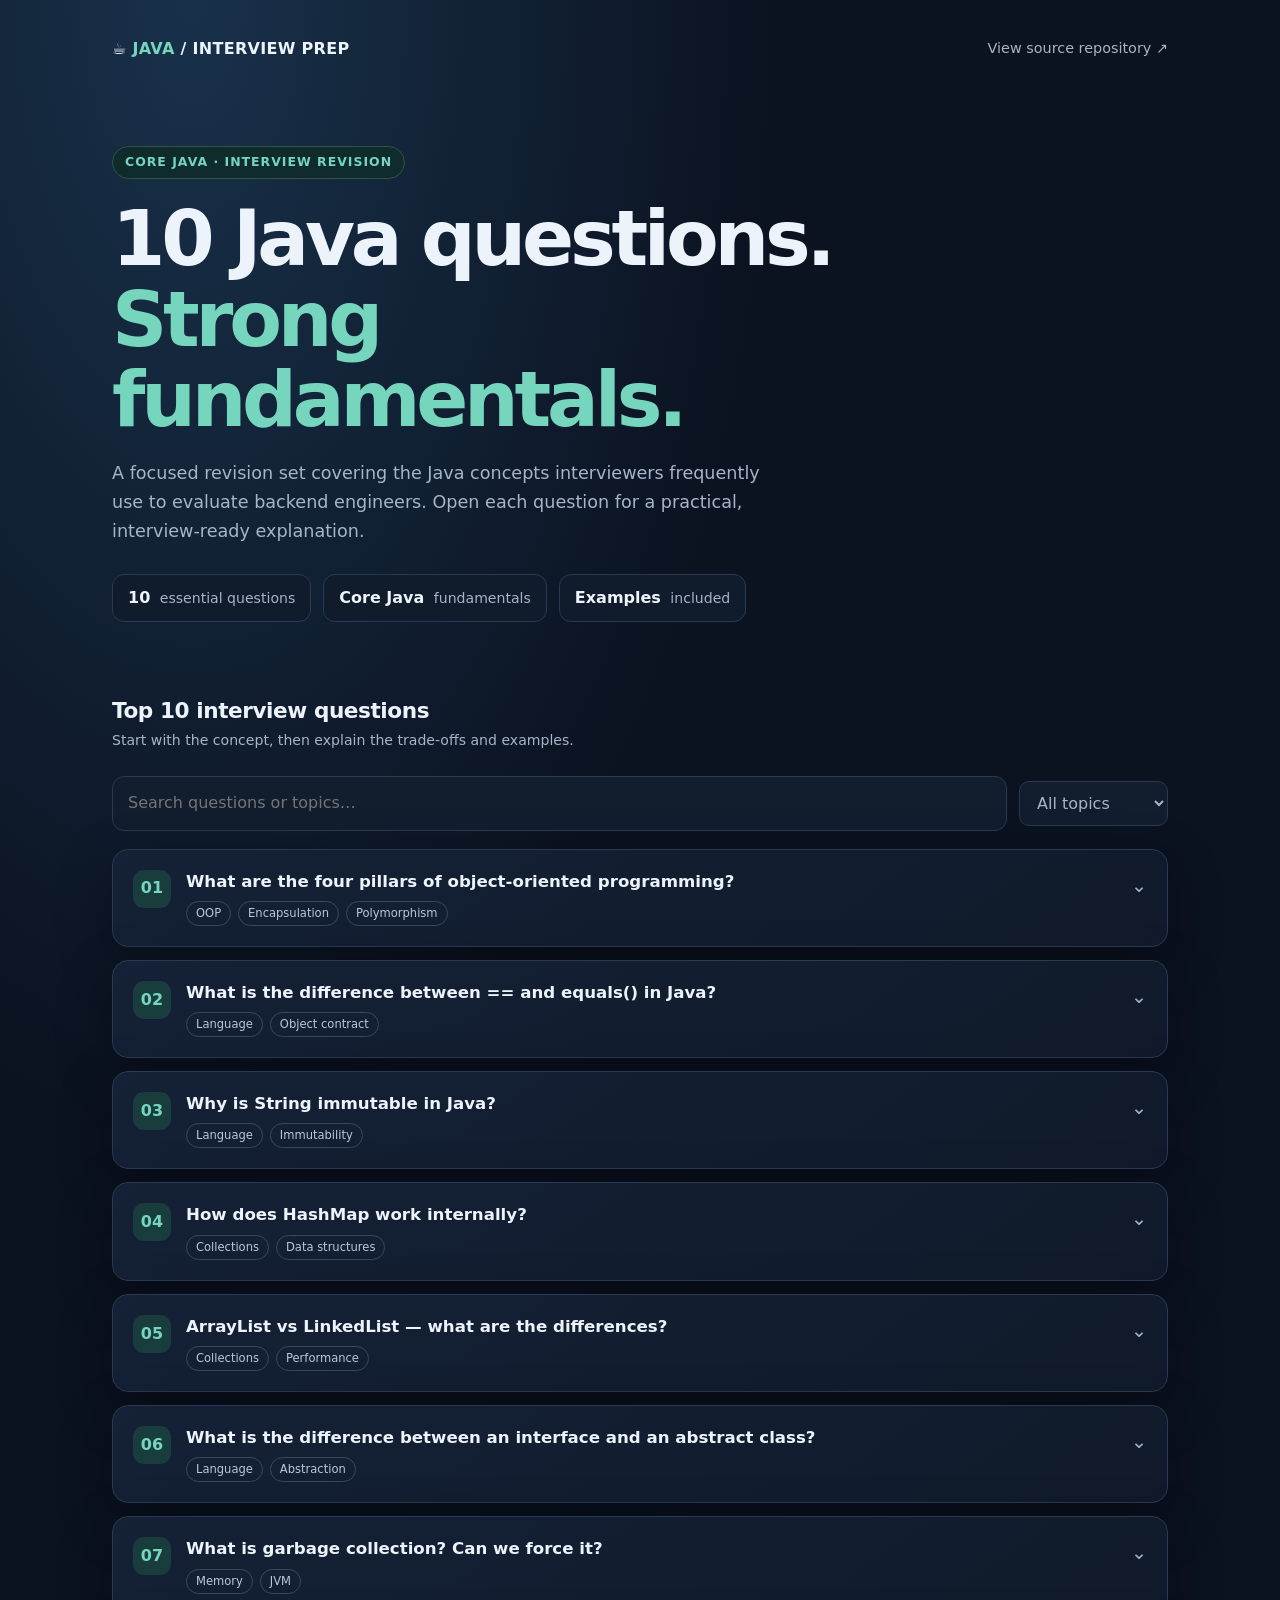
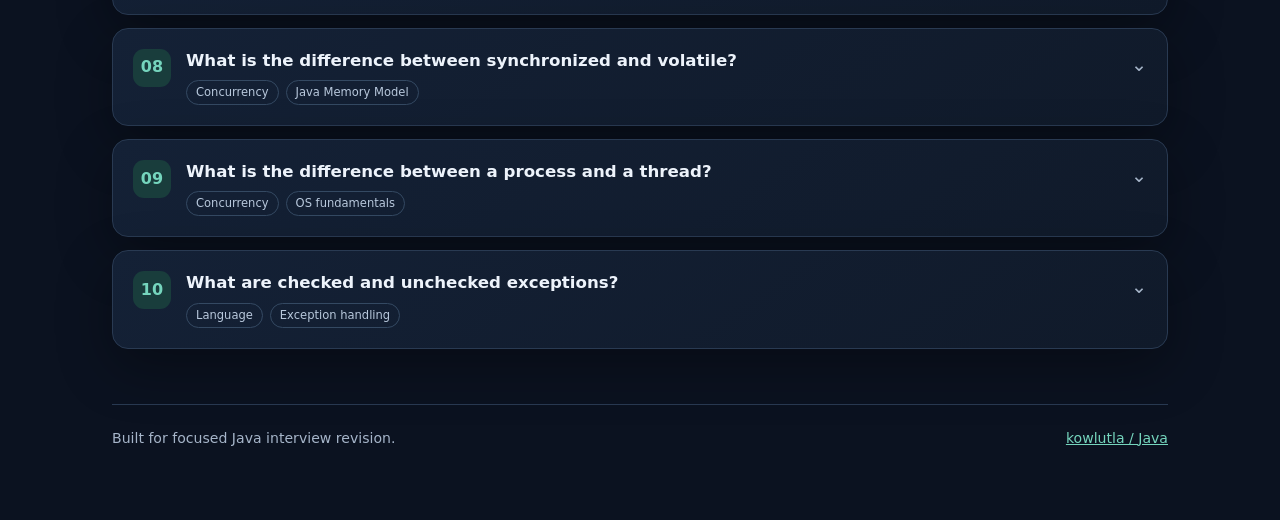
==== index.html @ bf9100a2 "Add Java interview questions landing page" ====
<!doctype html>
<html lang="en">
<head>
<meta charset="utf-8">
<meta name="viewport" content="width=device-width, initial-scale=1">
<meta name="theme-color" content="#101827">
<meta name="description" content="Top 10 Java interview questions with clear explanations and practical code examples.">
<title>Java Interview Prep — Top 10 Questions</title>
<style>
:root{--bg:#0b1220;--panel:#121d2e;--panel2:#172438;--text:#edf3fb;--muted:#a6b5c9;--line:#293a52;--accent:#75d5bd;--accent2:#a8b8ff;--code:#0a101b;--shadow:0 18px 55px #0005}
*{box-sizing:border-box}html{scroll-behavior:smooth}body{margin:0;background:radial-gradient(ellipse at 15% 0%,#18314a 0,transparent 38%),var(--bg);color:var(--text);font:16px/1.65 Inter,ui-sans-serif,system-ui,-apple-system,Segoe UI,Roboto,Arial,sans-serif}
a{color:var(--accent)}.wrap{max-width:1100px;margin:auto;padding:28px 22px 70px}
nav{display:flex;align-items:center;justify-content:space-between;gap:16px;padding:8px 0 42px}.brand{font-weight:800;letter-spacing:.3px}.brand span{color:var(--accent)}.navlink{font-size:.9rem;color:var(--muted);text-decoration:none}
.hero{padding:42px 0 35px;max-width:820px}.eyebrow{display:inline-flex;align-items:center;gap:8px;border:1px solid #315447;background:#102b2b;color:var(--accent);padding:5px 12px;border-radius:99px;font-size:.78rem;font-weight:700;letter-spacing:.08em;text-transform:uppercase}
h1{font-size:clamp(2.4rem,6vw,4.8rem);line-height:1.05;letter-spacing:-.055em;margin:20px 0 18px}h1 em{font-style:normal;color:var(--accent)}.intro{font-size:1.1rem;color:var(--muted);max-width:680px;margin:0}
.stats{display:flex;gap:12px;flex-wrap:wrap;margin-top:28px}.stat{border:1px solid var(--line);background:#101b2b;padding:10px 15px;border-radius:12px;color:var(--muted);font-size:.88rem}.stat strong{color:var(--text);font-size:1rem;margin-right:5px}
.toolbar{display:flex;gap:12px;align-items:center;margin:24px 0 18px;flex-wrap:wrap}.search{flex:1;min-width:230px;background:var(--panel);border:1px solid var(--line);border-radius:12px;padding:13px 15px;color:var(--text);font:inherit;outline:none}.search:focus{border-color:var(--accent);box-shadow:0 0 0 3px #75d5bd22}.filter{background:var(--panel);border:1px solid var(--line);border-radius:10px;color:var(--muted);padding:11px 13px;font:inherit}
.section-head{display:flex;justify-content:space-between;align-items:end;gap:15px;margin:36px 0 14px}.section-head h2{font-size:1.35rem;margin:0;letter-spacing:-.02em}.section-head p{color:var(--muted);font-size:.88rem;margin:0}
.cards{display:grid;gap:13px}.card{border:1px solid var(--line);background:linear-gradient(145deg,#142136,#101a2a);border-radius:16px;overflow:hidden;box-shadow:var(--shadow)}.qtop{width:100%;display:flex;align-items:flex-start;gap:15px;text-align:left;background:none;border:0;color:inherit;padding:20px;cursor:pointer;font:inherit}.num{flex:0 0 38px;height:38px;border-radius:11px;background:#193d3c;color:var(--accent);display:grid;place-items:center;font-weight:800}.qbody{flex:1}.qtitle{font-size:1.04rem;font-weight:750;display:block;line-height:1.4}.tags{display:flex;gap:7px;flex-wrap:wrap;margin-top:8px}.tag{font-size:.72rem;border:1px solid #344962;border-radius:99px;color:#b8c8dc;padding:2px 9px}.chevron{color:var(--muted);font-size:1.2rem;transition:transform .2s}.card.open .chevron{transform:rotate(180deg)}
.answer{display:none;border-top:1px solid var(--line);padding:20px 22px 24px 73px;color:#d5dfec}.card.open .answer{display:block}.answer h3{font-size:.88rem;text-transform:uppercase;letter-spacing:.08em;color:var(--accent);margin:18px 0 7px}.answer h3:first-child{margin-top:0}.answer p{margin:7px 0 12px}.answer ul{padding-left:20px;margin:7px 0 12px}.answer li{margin:4px 0}.answer strong{color:#fff}
pre{overflow:auto;background:var(--code);border:1px solid #27364b;border-radius:11px;padding:14px 16px;color:#c9d8eb;font: .86rem/1.6 ui-monospace,SFMono-Regular,Menlo,Consolas,monospace;margin:10px 0 14px}code{font-family:ui-monospace,SFMono-Regular,Menlo,Consolas,monospace}.note{border-left:3px solid var(--accent2);background:#1b2940;padding:10px 13px;border-radius:0 8px 8px 0;color:#c8d4e7;margin-top:12px;font-size:.92rem}
.empty{display:none;color:var(--muted);padding:28px;text-align:center;border:1px dashed var(--line);border-radius:14px}
footer{border-top:1px solid var(--line);margin-top:55px;padding-top:22px;color:var(--muted);font-size:.88rem;display:flex;justify-content:space-between;gap:14px;flex-wrap:wrap}
@media(max-width:650px){.wrap{padding:18px 15px 45px}.hero{padding-top:20px}.answer{padding:18px}.qtop{padding:16px}.section-head{align-items:flex-start;flex-direction:column}.navlink{display:none}}
</style>
</head>
<body>
<div class="wrap">
<nav><div class="brand">☕ <span>JAVA</span> / INTERVIEW PREP</div><a class="navlink" href="https://github.com/kowlutla/Java">View source repository ↗</a></nav>
<header class="hero">
<div class="eyebrow">Core Java · Interview revision</div>
<h1>10 Java questions.<br><em>Strong fundamentals.</em></h1>
<p class="intro">A focused revision set covering the Java concepts interviewers frequently use to evaluate backend engineers. Open each question for a practical, interview-ready explanation.</p>
<div class="stats"><div class="stat"><strong>10</strong> essential questions</div><div class="stat"><strong>Core Java</strong> fundamentals</div><div class="stat"><strong>Examples</strong> included</div></div>
</header>
<div class="section-head"><div><h2>Top 10 interview questions</h2><p>Start with the concept, then explain the trade-offs and examples.</p></div></div>
<div class="toolbar"><input id="search" class="search" type="search" placeholder="Search questions or topics…" aria-label="Search questions"><select id="topic" class="filter" aria-label="Filter by topic"><option value="all">All topics</option><option>OOP</option><option>Language</option><option>Collections</option><option>Memory</option><option>Concurrency</option></select></div>
<main id="cards" class="cards">
<article class="card" data-topic="OOP"><button class="qtop" aria-expanded="false"><span class="num">01</span><span class="qbody"><span class="qtitle">What are the four pillars of object-oriented programming?</span><span class="tags"><span class="tag">OOP</span><span class="tag">Encapsulation</span><span class="tag">Polymorphism</span></span></span><span class="chevron">⌄</span></button><div class="answer"><h3>Answer</h3><p>The four pillars are <strong>encapsulation, abstraction, inheritance and polymorphism</strong>.</p><ul><li><strong>Encapsulation:</strong> Keep state and behavior together and control access to state, commonly using private fields and public methods.</li><li><strong>Abstraction:</strong> Expose essential behavior while hiding implementation details, often through interfaces and abstract classes.</li><li><strong>Inheritance:</strong> Reuse and specialize behavior through an <code>extends</code> relationship. Prefer composition when it models the relationship better.</li><li><strong>Polymorphism:</strong> Code can work with a parent type or interface while the runtime object determines the overridden instance method implementation.</li></ul><pre><code>interface Payment {
    void pay(int amount);
}

class CardPayment implements Payment {
    public void pay(int amount) {
        System.out.println("Paid by card: " + amount);
    }
}

Payment payment = new CardPayment();
payment.pay(500); // runtime dispatch</code></pre><div class="note">Interview tip: explain each pillar with a small example from a system you have built, rather than only reciting definitions.</div></div></article>
<article class="card" data-topic="Language"><button class="qtop" aria-expanded="false"><span class="num">02</span><span class="qbody"><span class="qtitle">What is the difference between == and equals() in Java?</span><span class="tags"><span class="tag">Language</span><span class="tag">Object contract</span></span></span><span class="chevron">⌄</span></button><div class="answer"><h3>Answer</h3><p>For reference types, <code>==</code> compares whether two references point to the <strong>same object</strong>. <code>equals()</code> compares logical equality when the class provides an appropriate override. The default implementation inherited from <code>Object</code> is identity-based.</p><pre><code>String a = new String("java");
String b = new String("java");

System.out.println(a == b);      // false
System.out.println(a.equals(b)); // true</code></pre><p>For primitives, <code>==</code> compares primitive values. When overriding <code>equals()</code>, also override <code>hashCode()</code>: equal objects must return the same hash code, which is essential for hash-based collections.</p><div class="note">Do not say equals always compares content. Its behavior is defined by the class implementation.</div></div></article>
<article class="card" data-topic="Language"><button class="qtop" aria-expanded="false"><span class="num">03</span><span class="qbody"><span class="qtitle">Why is String immutable in Java?</span><span class="tags"><span class="tag">Language</span><span class="tag">Immutability</span></span></span><span class="chevron">⌄</span></button><div class="answer"><h3>Answer</h3><p>A <code>String</code> cannot be changed after it is created. Operations that appear to modify a string create another string instead.</p><p>Immutability provides several benefits:</p><ul><li><strong>String pool safety:</strong> Multiple references can safely share the same pooled string.</li><li><strong>Thread safety:</strong> Immutable values can be shared without synchronization for state changes.</li><li><strong>Stable hashing:</strong> A string used as a <code>HashMap</code> key cannot change its equality or hash because its content was modified.</li><li><strong>Security and reliability:</strong> Values such as class names, paths and configuration keys cannot be altered through an existing reference.</li></ul><pre><code>String name = "Java";
name.concat(" SE");
System.out.println(name); // Java

name = name.concat(" SE");
System.out.println(name); // Java SE</code></pre><p>Use <code>StringBuilder</code> for repeated string changes in a single thread. Use <code>StringBuffer</code> when its synchronized operations are specifically needed.</p></div></article>
<article class="card" data-topic="Collections"><button class="qtop" aria-expanded="false"><span class="num">04</span><span class="qbody"><span class="qtitle">How does HashMap work internally?</span><span class="tags"><span class="tag">Collections</span><span class="tag">Data structures</span></span></span><span class="chevron">⌄</span></button><div class="answer"><h3>Answer</h3><p><code>HashMap</code> stores key-value entries in an array of buckets. It uses the key's <code>hashCode()</code> to help select a bucket, then uses <code>equals()</code> to identify the matching key among entries in that bucket.</p><ul><li>A hash is spread and mapped to a bucket index.</li><li>Collisions are handled within the bucket. Modern Java implementations can use a linked structure and may treeify a sufficiently populated bucket when capacity conditions are met.</li><li>When the size crosses the threshold determined by capacity and load factor, the table resizes and entries are redistributed.</li></ul><pre><code>Map&lt;String, Integer&gt; scores = new HashMap<>();
scores.put("Java", 95);
scores.put("SQL", 90);

System.out.println(scores.get("Java")); // 95</code></pre><p>Average get/put performance is expected O(1) with a good hash distribution; collisions and resizing affect actual cost. <code>HashMap</code> is not thread-safe and permits one null key and null values.</p><div class="note">Important contract: keys should have stable equality and hash-code behavior while they are stored in a hash map.</div></div></article>
<article class="card" data-topic="Collections"><button class="qtop" aria-expanded="false"><span class="num">05</span><span class="qbody"><span class="qtitle">ArrayList vs LinkedList — what are the differences?</span><span class="tags"><span class="tag">Collections</span><span class="tag">Performance</span></span></span><span class="chevron">⌄</span></button><div class="answer"><h3>Answer</h3><p><code>ArrayList</code> is backed by a resizable array. <code>LinkedList</code> is a doubly linked list and also implements <code>Deque</code>.</p><ul><li><strong>Random access:</strong> ArrayList is O(1); LinkedList is O(n) because it must traverse nodes.</li><li><strong>Append:</strong> ArrayList append is amortized O(1); LinkedList insertion at an already-positioned end is O(1).</li><li><strong>Insert/remove in the middle:</strong> ArrayList shifts elements (O(n)); LinkedList needs O(n) traversal to find the position, then O(1) relinking.</li><li><strong>Memory and locality:</strong> ArrayList usually has lower per-element overhead and better cache locality. LinkedList stores node links as well as values.</li></ul><p>For most general-purpose list use cases, prefer <code>ArrayList</code>. Choose <code>LinkedList</code> when its deque operations and access pattern make it a good fit; benchmark representative workloads.</p></div></article>
<article class="card" data-topic="Language"><button class="qtop" aria-expanded="false"><span class="num">06</span><span class="qbody"><span class="qtitle">What is the difference between an interface and an abstract class?</span><span class="tags"><span class="tag">Language</span><span class="tag">Abstraction</span></span></span><span class="chevron">⌄</span></button><div class="answer"><h3>Answer</h3><p>An <strong>interface</strong> defines a contract that unrelated classes can implement. An <strong>abstract class</strong> is a common base class that can share state and implementation with its subclasses.</p><ul><li>A class can implement multiple interfaces but extend only one class.</li><li>An interface can define abstract methods, default methods, static methods and private helper methods; its fields are implicitly <code>public static final</code>.</li><li>An abstract class can have constructors, instance fields, and both abstract and concrete methods with varied access modifiers.</li></ul><pre><code>interface Auditable {
    void audit();
}

abstract class BaseEntity {
    private final long id;
    protected BaseEntity(long id) { this.id = id; }
    public long getId() { return id; }
}</code></pre><p>Use interfaces for capabilities/contracts and abstract classes when closely related types genuinely share state or lifecycle implementation.</p></div></article>
<article class="card" data-topic="Memory"><button class="qtop" aria-expanded="false"><span class="num">07</span><span class="qbody"><span class="qtitle">What is garbage collection? Can we force it?</span><span class="tags"><span class="tag">Memory</span><span class="tag">JVM</span></span></span><span class="chevron">⌄</span></button><div class="answer"><h3>Answer</h3><p>Garbage collection is the JVM's automatic memory-management process. A collector identifies objects that are no longer reachable from GC roots and reclaims their heap memory.</p><ul><li>GC roots include references such as active thread stacks, static references and certain JVM-internal references.</li><li>Many collectors use generational strategies because object lifetimes often vary, though collector design differs.</li><li>GC can introduce pauses or concurrent CPU work; the impact depends on the collector, heap, allocation rate and workload.</li></ul><p>You cannot reliably force garbage collection. <code>System.gc()</code> is only a request/hint to the JVM; the JVM may ignore it. Setting a reference to <code>null</code> does not immediately free the object if other reachable references remain.</p><div class="note">Interview tip: distinguish an object becoming eligible for collection from the collector actually reclaiming its memory.</div></div></article>
<article class="card" data-topic="Concurrency"><button class="qtop" aria-expanded="false"><span class="num">08</span><span class="qbody"><span class="qtitle">What is the difference between synchronized and volatile?</span><span class="tags"><span class="tag">Concurrency</span><span class="tag">Java Memory Model</span></span></span><span class="chevron">⌄</span></button><div class="answer"><h3>Answer</h3><p>Both participate in Java Memory Model visibility guarantees, but they solve different problems.</p><ul><li><strong>volatile:</strong> Reads and writes of a volatile variable have defined visibility and ordering effects. It does not make compound operations such as <code>count++</code> atomic.</li><li><strong>synchronized:</strong> Provides mutual exclusion for a monitor and establishes a happens-before relationship between unlock and a subsequent lock on the same monitor. It can protect compound state transitions.</li></ul><pre><code>private volatile boolean running = true;

public void stop() {
    running = false;
}

public void runLoop() {
    while (running) {
        // do work
    }
}</code></pre><p>Use <code>volatile</code> for suitable independent state flags or publication patterns. Use synchronization, locks or atomic classes when multiple operations must behave atomically.</p></div></article>
<article class="card" data-topic="Concurrency"><button class="qtop" aria-expanded="false"><span class="num">09</span><span class="qbody"><span class="qtitle">What is the difference between a process and a thread?</span><span class="tags"><span class="tag">Concurrency</span><span class="tag">OS fundamentals</span></span></span><span class="chevron">⌄</span></button><div class="answer"><h3>Answer</h3><p>A <strong>process</strong> is an executing program with its own virtual address space and operating-system resources. A <strong>thread</strong> is an execution path within a process.</p><ul><li>Threads in the same process share heap memory and process resources, but each thread has its own stack and execution state.</li><li>Processes generally have stronger memory isolation; communication between them typically needs explicit IPC mechanisms.</li><li>Threads are useful for concurrent tasks but shared mutable state requires coordination to avoid data races.</li></ul><p>In Java, application work is commonly managed with <code>Thread</code>, executors and higher-level concurrency utilities such as <code>CompletableFuture</code>.</p></div></article>
<article class="card" data-topic="Language"><button class="qtop" aria-expanded="false"><span class="num">10</span><span class="qbody"><span class="qtitle">What are checked and unchecked exceptions?</span><span class="tags"><span class="tag">Language</span><span class="tag">Exception handling</span></span></span><span class="chevron">⌄</span></button><div class="answer"><h3>Answer</h3><p><strong>Checked exceptions</strong> are checked by the compiler. A method must catch them or declare them with <code>throws</code>. <strong>Unchecked exceptions</strong> are subclasses of <code>RuntimeException</code> (and <code>Error</code>); the compiler does not require them to be caught or declared.</p><pre><code>// Checked exception
try {
    Files.readString(Path.of("notes.txt"));
} catch (IOException e) {
    // handle or translate the failure
}

// Unchecked exception
int value = Integer.parseInt("not-a-number");
// NumberFormatException</code></pre><p>Checked exceptions can represent recoverable conditions callers are expected to handle. Unchecked exceptions often represent programming errors or failures that callers may not be able to recover from locally. Choose based on the API contract, not merely convenience.</p><div class="note">Avoid catching a broad exception and silently ignoring it. Preserve useful context when translating exceptions, and do not use exceptions for normal control flow.</div></div></article>
</main>
<div id="empty" class="empty">No questions match your search. Try another keyword or topic.</div>
<footer><span>Built for focused Java interview revision.</span><span><a href="https://github.com/kowlutla/Java">kowlutla / Java</a></span></footer>
</div>
<script>
const cards=[...document.querySelectorAll('.card')];
cards.forEach(card=>{const button=card.querySelector('.qtop');button.addEventListener('click',()=>{const open=card.classList.toggle('open');button.setAttribute('aria-expanded',String(open));});});
const search=document.getElementById('search'),topic=document.getElementById('topic'),empty=document.getElementById('empty');
function filter(){const q=search.value.trim().toLowerCase(),t=topic.value;let count=0;cards.forEach(card=>{const matchesText=card.textContent.toLowerCase().includes(q),matchesTopic=t==='all'||card.dataset.topic===t;const show=matchesText&&matchesTopic;card.hidden=!show;if(show)count++;});empty.style.display=count?'none':'block';}
search.addEventListener('input',filter);topic.addEventListener('change',filter);
</script>
</body>
</html>
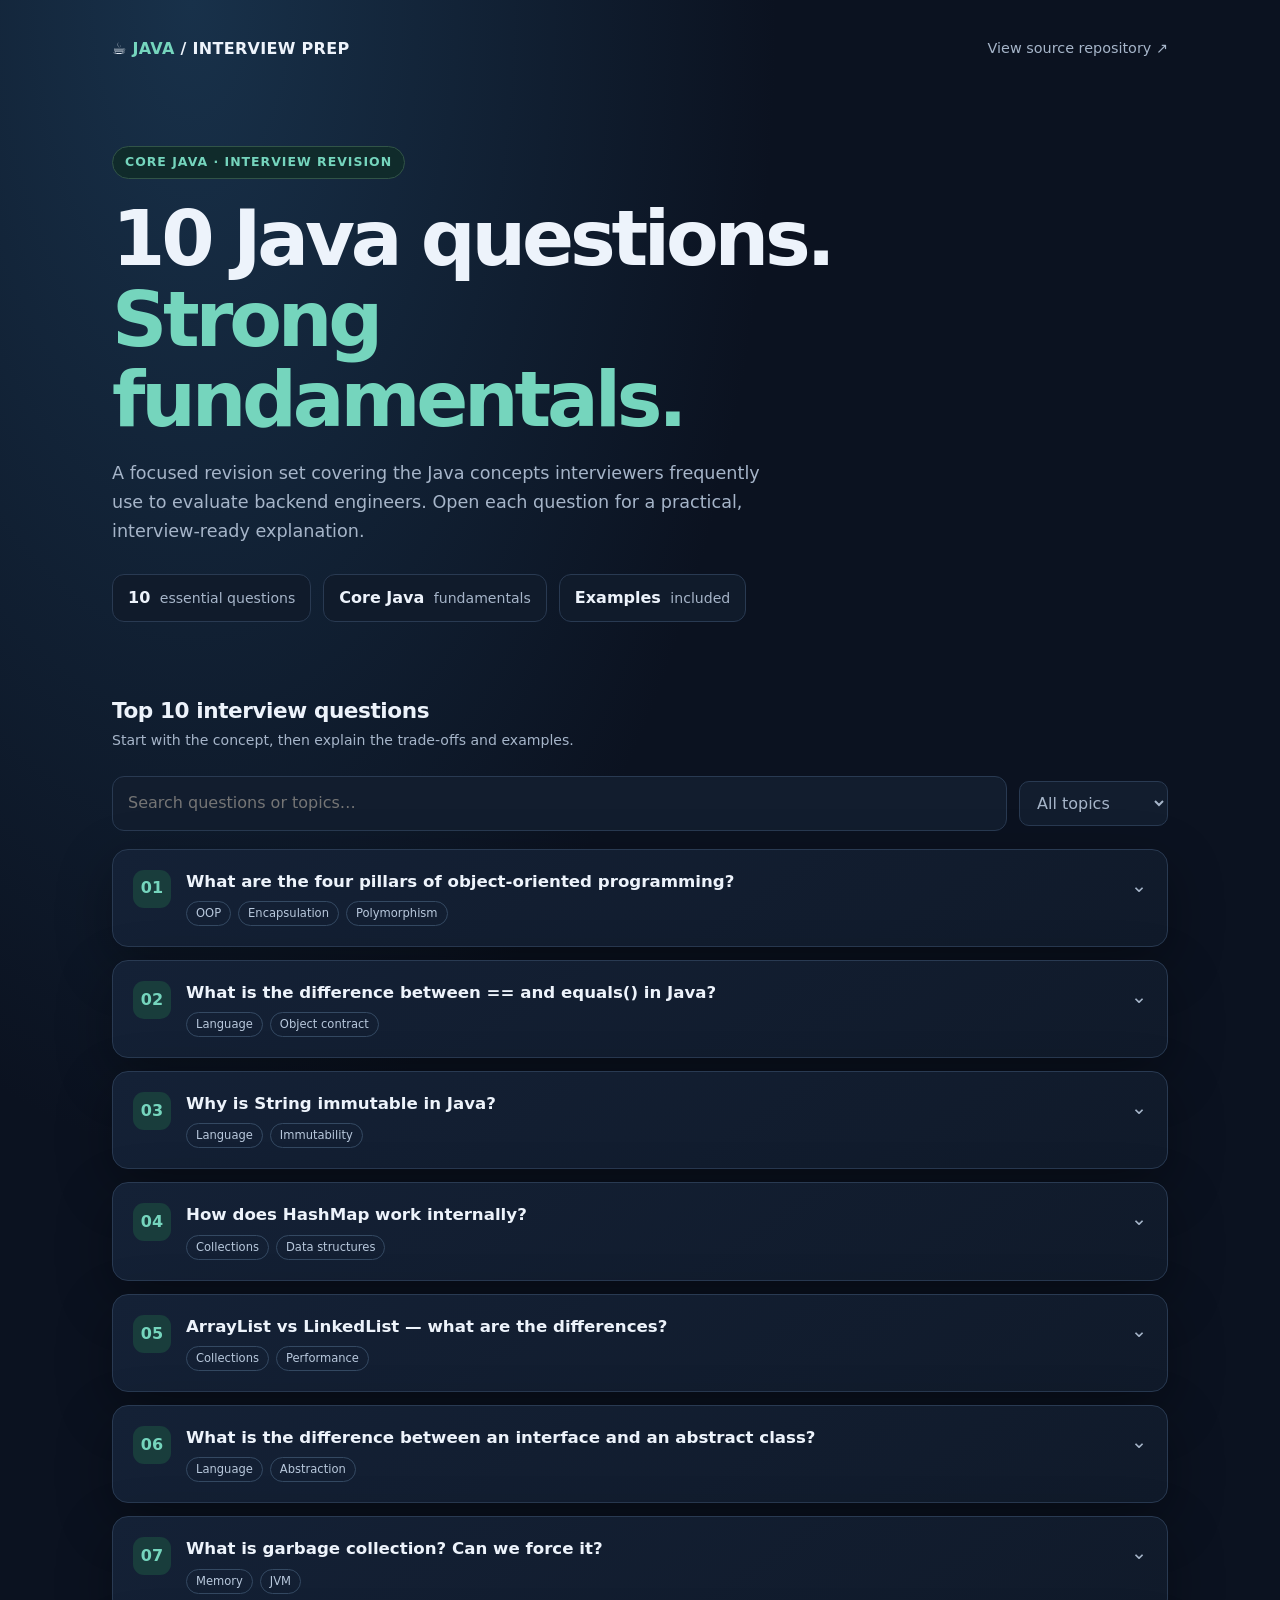
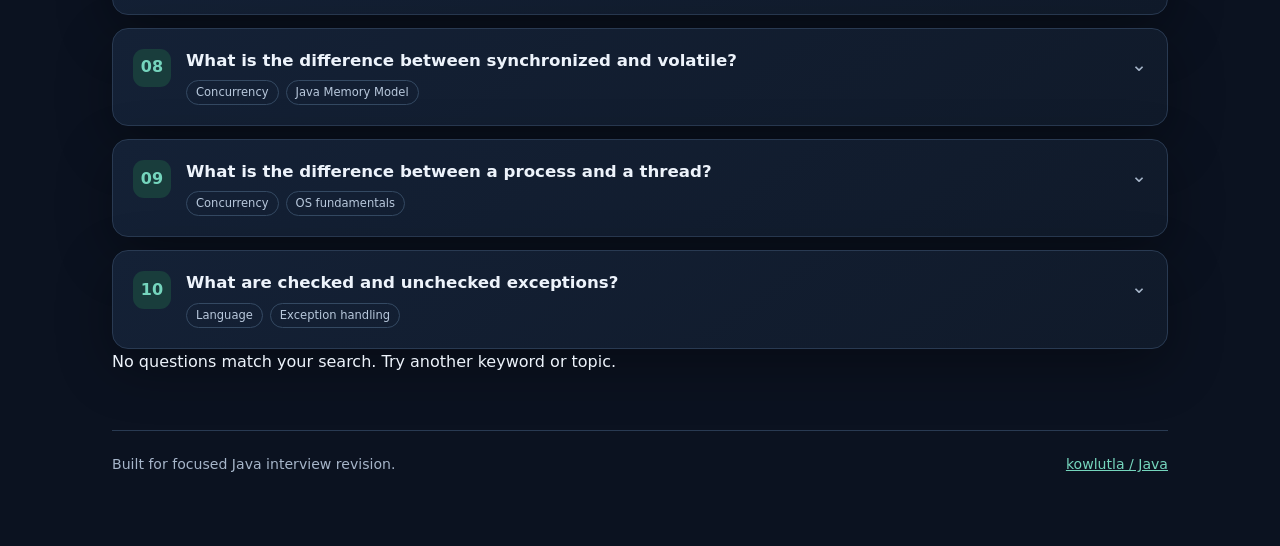
==== commit 71eaa8d0: "Add visual diagrams to Java interview explanations" ====
--- a/index.html
+++ b/index.html
@@ -19,7 +19,19 @@
 .cards{display:grid;gap:13px}.card{border:1px solid var(--line);background:linear-gradient(145deg,#142136,#101a2a);border-radius:16px;overflow:hidden;box-shadow:var(--shadow)}.qtop{width:100%;display:flex;align-items:flex-start;gap:15px;text-align:left;background:none;border:0;color:inherit;padding:20px;cursor:pointer;font:inherit}.num{flex:0 0 38px;height:38px;border-radius:11px;background:#193d3c;color:var(--accent);display:grid;place-items:center;font-weight:800}.qbody{flex:1}.qtitle{font-size:1.04rem;font-weight:750;display:block;line-height:1.4}.tags{display:flex;gap:7px;flex-wrap:wrap;margin-top:8px}.tag{font-size:.72rem;border:1px solid #344962;border-radius:99px;color:#b8c8dc;padding:2px 9px}.chevron{color:var(--muted);font-size:1.2rem;transition:transform .2s}.card.open .chevron{transform:rotate(180deg)}
 .answer{display:none;border-top:1px solid var(--line);padding:20px 22px 24px 73px;color:#d5dfec}.card.open .answer{display:block}.answer h3{font-size:.88rem;text-transform:uppercase;letter-spacing:.08em;color:var(--accent);margin:18px 0 7px}.answer h3:first-child{margin-top:0}.answer p{margin:7px 0 12px}.answer ul{padding-left:20px;margin:7px 0 12px}.answer li{margin:4px 0}.answer strong{color:#fff}
 pre{overflow:auto;background:var(--code);border:1px solid #27364b;border-radius:11px;padding:14px 16px;color:#c9d8eb;font: .86rem/1.6 ui-monospace,SFMono-Regular,Menlo,Consolas,monospace;margin:10px 0 14px}code{font-family:ui-monospace,SFMono-Regular,Menlo,Consolas,monospace}.note{border-left:3px solid var(--accent2);background:#1b2940;padding:10px 13px;border-radius:0 8px 8px 0;color:#c8d4e7;margin-top:12px;font-size:.92rem}
-.empty{display:none;color:var(--muted);padding:28px;text-align:center;border:1px dashed var(--line);border-radius:14px}
+
+.diagram{margin:16px 0 20px;padding:16px;background:linear-gradient(135deg,#101c2d,#0d1726);border:1px solid #2b4059;border-radius:14px;overflow:hidden}
+.diagram figcaption{font-size:.78rem;color:var(--muted);margin:0 0 12px;letter-spacing:.04em;text-transform:uppercase;font-weight:700}
+.diagram svg{display:block;width:100%;height:auto;max-height:260px}
+.diagram .node{fill:#172a40;stroke:#54718f;stroke-width:1.5}
+.diagram .node-accent{fill:#153b39;stroke:#75d5bd;stroke-width:1.6}
+.diagram .node-purple{fill:#252747;stroke:#a8b8ff;stroke-width:1.5}
+.diagram text{fill:#e8f0fa;font:13px ui-sans-serif,system-ui,sans-serif}
+.diagram .small{fill:#a6b5c9;font-size:11px}
+.diagram .arrow{stroke:#75d5bd;stroke-width:1.7;fill:none;stroke-linecap:round;stroke-linejoin:round}
+.diagram .muted-arrow{stroke:#8196b2;stroke-width:1.5;fill:none;stroke-dasharray:4 4}
+@media(max-width:520px){.diagram{padding:10px}.diagram text{font-size:11px}.diagram .small{font-size:9px}}
+\n.empty{display:none;color:var(--muted);padding:28px;text-align:center;border:1px dashed var(--line);border-radius:14px}
 footer{border-top:1px solid var(--line);margin-top:55px;padding-top:22px;color:var(--muted);font-size:.88rem;display:flex;justify-content:space-between;gap:14px;flex-wrap:wrap}
 @media(max-width:650px){.wrap{padding:18px 15px 45px}.hero{padding-top:20px}.answer{padding:18px}.qtop{padding:16px}.section-head{align-items:flex-start;flex-direction:column}.navlink{display:none}}
 </style>
@@ -36,7 +48,16 @@
 <div class="section-head"><div><h2>Top 10 interview questions</h2><p>Start with the concept, then explain the trade-offs and examples.</p></div></div>
 <div class="toolbar"><input id="search" class="search" type="search" placeholder="Search questions or topics…" aria-label="Search questions"><select id="topic" class="filter" aria-label="Filter by topic"><option value="all">All topics</option><option>OOP</option><option>Language</option><option>Collections</option><option>Memory</option><option>Concurrency</option></select></div>
 <main id="cards" class="cards">
-<article class="card" data-topic="OOP"><button class="qtop" aria-expanded="false"><span class="num">01</span><span class="qbody"><span class="qtitle">What are the four pillars of object-oriented programming?</span><span class="tags"><span class="tag">OOP</span><span class="tag">Encapsulation</span><span class="tag">Polymorphism</span></span></span><span class="chevron">⌄</span></button><div class="answer"><h3>Answer</h3><p>The four pillars are <strong>encapsulation, abstraction, inheritance and polymorphism</strong>.</p><ul><li><strong>Encapsulation:</strong> Keep state and behavior together and control access to state, commonly using private fields and public methods.</li><li><strong>Abstraction:</strong> Expose essential behavior while hiding implementation details, often through interfaces and abstract classes.</li><li><strong>Inheritance:</strong> Reuse and specialize behavior through an <code>extends</code> relationship. Prefer composition when it models the relationship better.</li><li><strong>Polymorphism:</strong> Code can work with a parent type or interface while the runtime object determines the overridden instance method implementation.</li></ul><pre><code>interface Payment {
+<article class="card" data-topic="OOP"><button class="qtop" aria-expanded="false"><span class="num">01</span><span class="qbody"><span class="qtitle">What are the four pillars of object-oriented programming?</span><span class="tags"><span class="tag">OOP</span><span class="tag">Encapsulation</span><span class="tag">Polymorphism</span></span></span><span class="chevron">⌄</span></button><div class="answer"><h3>Answer</h3><p>The four pillars are <strong>encapsulation, abstraction, inheritance and polymorphism</strong>.</p><ul><li><strong>Encapsulation:</strong> Keep state and behavior together and control access to state, commonly using private fields and public methods.</li><li><strong>Abstraction:</strong> Expose essential behavior while hiding implementation details, often through interfaces and abstract classes.</li><li><strong>Inheritance:</strong> Reuse and specialize behavior through an <code>extends</code> relationship. Prefer composition when it models the relationship better.</li><li><strong>Polymorphism:</strong> Code can work with a parent type or interface while the runtime object determines the overridden instance method implementation.</li></ul><figure class="diagram">
+<figcaption>Diagram · Four pillars working together</figcaption>
+<svg viewBox="0 0 680 190" role="img" aria-label="OOP diagram showing an interface contract, an abstract base class, and concrete implementations">
+<rect class="node-purple" x="242" y="8" width="196" height="42" rx="9"/><text x="340" y="26" text-anchor="middle">Abstraction</text><text class="small" x="340" y="41" text-anchor="middle">Expose a clear contract</text>
+<path class="arrow" d="M340 50 V72 M334 66 L340 72 L346 66"/>
+<rect class="node" x="224" y="76" width="232" height="44" rx="9"/><text x="340" y="94" text-anchor="middle">Payment interface</text><text class="small" x="340" y="109" text-anchor="middle">pay(amount)</text>
+<path class="arrow" d="M340 120 V139 H150 V151 M340 139 H530 V151"/>
+<rect class="node-accent" x="48" y="151" width="204" height="34" rx="8"/><text x="150" y="173" text-anchor="middle">CardPayment</text>
+<rect class="node-accent" x="428" y="151" width="204" height="34" rx="8"/><text x="530" y="173" text-anchor="middle">UPIPayment</text>
+</svg></figure><pre><code>interface Payment {
     void pay(int amount);
 }
 
@@ -59,7 +80,21 @@
 
 name = name.concat(" SE");
 System.out.println(name); // Java SE</code></pre><p>Use <code>StringBuilder</code> for repeated string changes in a single thread. Use <code>StringBuffer</code> when its synchronized operations are specifically needed.</p></div></article>
-<article class="card" data-topic="Collections"><button class="qtop" aria-expanded="false"><span class="num">04</span><span class="qbody"><span class="qtitle">How does HashMap work internally?</span><span class="tags"><span class="tag">Collections</span><span class="tag">Data structures</span></span></span><span class="chevron">⌄</span></button><div class="answer"><h3>Answer</h3><p><code>HashMap</code> stores key-value entries in an array of buckets. It uses the key's <code>hashCode()</code> to help select a bucket, then uses <code>equals()</code> to identify the matching key among entries in that bucket.</p><ul><li>A hash is spread and mapped to a bucket index.</li><li>Collisions are handled within the bucket. Modern Java implementations can use a linked structure and may treeify a sufficiently populated bucket when capacity conditions are met.</li><li>When the size crosses the threshold determined by capacity and load factor, the table resizes and entries are redistributed.</li></ul><pre><code>Map&lt;String, Integer&gt; scores = new HashMap<>();
+<article class="card" data-topic="Collections"><button class="qtop" aria-expanded="false"><span class="num">04</span><span class="qbody"><span class="qtitle">How does HashMap work internally?</span><span class="tags"><span class="tag">Collections</span><span class="tag">Data structures</span></span></span><span class="chevron">⌄</span></button><div class="answer"><h3>Answer</h3><p><code>HashMap</code> stores key-value entries in an array of buckets. It uses the key's <code>hashCode()</code> to help select a bucket, then uses <code>equals()</code> to identify the matching key among entries in that bucket.</p><figure class="diagram">
+<figcaption>Diagram · HashMap bucket lookup (simplified)</figcaption>
+<svg viewBox="0 0 680 210" role="img" aria-label="HashMap key hash maps to a bucket containing entries; equals checks the key">
+<rect class="node-purple" x="12" y="75" width="128" height="54" rx="9"/><text x="76" y="97" text-anchor="middle">Key</text><text class="small" x="76" y="114" text-anchor="middle">hashCode()</text>
+<path class="arrow" d="M140 102 H184 M178 96 L184 102 L178 108"/>
+<rect class="node" x="186" y="75" width="128" height="54" rx="9"/><text x="250" y="97" text-anchor="middle">Hash spread</text><text class="small" x="250" y="114" text-anchor="middle">bucket index</text>
+<path class="arrow" d="M314 102 H356 M350 96 L356 102 L350 108"/>
+<rect class="node-accent" x="358" y="75" width="116" height="54" rx="9"/><text x="416" y="97" text-anchor="middle">Bucket 5</text><text class="small" x="416" y="114" text-anchor="middle">table[index]</text>
+<path class="arrow" d="M474 102 H500 M494 96 L500 102 L494 108"/>
+<rect class="node" x="502" y="48" width="166" height="38" rx="7"/><text x="585" y="71" text-anchor="middle">Entry A → Entry B</text>
+<rect class="node-purple" x="502" y="111" width="166" height="38" rx="7"/><text x="585" y="134" text-anchor="middle">equals() comparison</text>
+<path class="muted-arrow" d="M585 86 V111"/>
+<text class="small" x="340" y="177" text-anchor="middle">Collision: multiple keys can land in the same bucket</text>
+<text class="small" x="340" y="194" text-anchor="middle">Modern JDKs may treeify a heavily populated bucket</text>
+</svg></figure><ul><li>A hash is spread and mapped to a bucket index.</li><li>Collisions are handled within the bucket. Modern Java implementations can use a linked structure and may treeify a sufficiently populated bucket when capacity conditions are met.</li><li>When the size crosses the threshold determined by capacity and load factor, the table resizes and entries are redistributed.</li></ul><pre><code>Map&lt;String, Integer&gt; scores = new HashMap<>();
 scores.put("Java", 95);
 scores.put("SQL", 90);
 
@@ -74,7 +109,20 @@
     protected BaseEntity(long id) { this.id = id; }
     public long getId() { return id; }
 }</code></pre><p>Use interfaces for capabilities/contracts and abstract classes when closely related types genuinely share state or lifecycle implementation.</p></div></article>
-<article class="card" data-topic="Memory"><button class="qtop" aria-expanded="false"><span class="num">07</span><span class="qbody"><span class="qtitle">What is garbage collection? Can we force it?</span><span class="tags"><span class="tag">Memory</span><span class="tag">JVM</span></span></span><span class="chevron">⌄</span></button><div class="answer"><h3>Answer</h3><p>Garbage collection is the JVM's automatic memory-management process. A collector identifies objects that are no longer reachable from GC roots and reclaims their heap memory.</p><ul><li>GC roots include references such as active thread stacks, static references and certain JVM-internal references.</li><li>Many collectors use generational strategies because object lifetimes often vary, though collector design differs.</li><li>GC can introduce pauses or concurrent CPU work; the impact depends on the collector, heap, allocation rate and workload.</li></ul><p>You cannot reliably force garbage collection. <code>System.gc()</code> is only a request/hint to the JVM; the JVM may ignore it. Setting a reference to <code>null</code> does not immediately free the object if other reachable references remain.</p><div class="note">Interview tip: distinguish an object becoming eligible for collection from the collector actually reclaiming its memory.</div></div></article>
+<article class="card" data-topic="Memory"><button class="qtop" aria-expanded="false"><span class="num">07</span><span class="qbody"><span class="qtitle">What is garbage collection? Can we force it?</span><span class="tags"><span class="tag">Memory</span><span class="tag">JVM</span></span></span><span class="chevron">⌄</span></button><div class="answer"><h3>Answer</h3><p>Garbage collection is the JVM's automatic memory-management process. A collector identifies objects that are no longer reachable from GC roots and reclaims their heap memory.</p><figure class="diagram">
+<figcaption>Diagram · JVM memory and garbage collection</figcaption>
+<svg viewBox="0 0 680 220" role="img" aria-label="JVM memory diagram showing thread stacks and heap objects, with unreachable heap objects eligible for garbage collection">
+<rect class="node-purple" x="18" y="18" width="180" height="72" rx="10"/><text x="108" y="42" text-anchor="middle">Thread stack</text><text class="small" x="108" y="60" text-anchor="middle">local references</text><text class="small" x="108" y="75" text-anchor="middle">frames / method calls</text>
+<rect class="node" x="18" y="116" width="180" height="72" rx="10"/><text x="108" y="141" text-anchor="middle">GC roots</text><text class="small" x="108" y="159" text-anchor="middle">active references</text><text class="small" x="108" y="174" text-anchor="middle">static / JVM references</text>
+<path class="arrow" d="M198 54 H256 V83 H296 M290 77 L296 83 L290 89"/>
+<path class="arrow" d="M198 152 H238 V116 H296 M290 110 L296 116 L290 122"/>
+<rect class="node-accent" x="298" y="26" width="350" height="162" rx="12"/><text x="473" y="48" text-anchor="middle">Heap</text>
+<rect class="node" x="320" y="64" width="130" height="48" rx="8"/><text x="385" y="84" text-anchor="middle">Object A</text><text class="small" x="385" y="100" text-anchor="middle">reachable</text>
+<rect class="node" x="492" y="64" width="130" height="48" rx="8"/><text x="557" y="84" text-anchor="middle">Object B</text><text class="small" x="557" y="100" text-anchor="middle">reachable</text>
+<rect x="406" y="130" width="130" height="42" rx="8" fill="#402b35" stroke="#d58b9a" stroke-width="1.5"/><text x="471" y="148" text-anchor="middle">Object C</text><text class="small" x="471" y="163" text-anchor="middle">unreachable</text>
+<path class="muted-arrow" d="M450 88 H492"/>
+<text class="small" x="473" y="207" text-anchor="middle">Unreachable objects are eligible for collection — not freed instantly</text>
+</svg></figure><ul><li>GC roots include references such as active thread stacks, static references and certain JVM-internal references.</li><li>Many collectors use generational strategies because object lifetimes often vary, though collector design differs.</li><li>GC can introduce pauses or concurrent CPU work; the impact depends on the collector, heap, allocation rate and workload.</li></ul><p>You cannot reliably force garbage collection. <code>System.gc()</code> is only a request/hint to the JVM; the JVM may ignore it. Setting a reference to <code>null</code> does not immediately free the object if other reachable references remain.</p><div class="note">Interview tip: distinguish an object becoming eligible for collection from the collector actually reclaiming its memory.</div></div></article>
 <article class="card" data-topic="Concurrency"><button class="qtop" aria-expanded="false"><span class="num">08</span><span class="qbody"><span class="qtitle">What is the difference between synchronized and volatile?</span><span class="tags"><span class="tag">Concurrency</span><span class="tag">Java Memory Model</span></span></span><span class="chevron">⌄</span></button><div class="answer"><h3>Answer</h3><p>Both participate in Java Memory Model visibility guarantees, but they solve different problems.</p><ul><li><strong>volatile:</strong> Reads and writes of a volatile variable have defined visibility and ordering effects. It does not make compound operations such as <code>count++</code> atomic.</li><li><strong>synchronized:</strong> Provides mutual exclusion for a monitor and establishes a happens-before relationship between unlock and a subsequent lock on the same monitor. It can protect compound state transitions.</li></ul><pre><code>private volatile boolean running = true;
 
 public void stop() {
@@ -86,7 +134,15 @@
         // do work
     }
 }</code></pre><p>Use <code>volatile</code> for suitable independent state flags or publication patterns. Use synchronization, locks or atomic classes when multiple operations must behave atomically.</p></div></article>
-<article class="card" data-topic="Concurrency"><button class="qtop" aria-expanded="false"><span class="num">09</span><span class="qbody"><span class="qtitle">What is the difference between a process and a thread?</span><span class="tags"><span class="tag">Concurrency</span><span class="tag">OS fundamentals</span></span></span><span class="chevron">⌄</span></button><div class="answer"><h3>Answer</h3><p>A <strong>process</strong> is an executing program with its own virtual address space and operating-system resources. A <strong>thread</strong> is an execution path within a process.</p><ul><li>Threads in the same process share heap memory and process resources, but each thread has its own stack and execution state.</li><li>Processes generally have stronger memory isolation; communication between them typically needs explicit IPC mechanisms.</li><li>Threads are useful for concurrent tasks but shared mutable state requires coordination to avoid data races.</li></ul><p>In Java, application work is commonly managed with <code>Thread</code>, executors and higher-level concurrency utilities such as <code>CompletableFuture</code>.</p></div></article>
+<article class="card" data-topic="Concurrency"><button class="qtop" aria-expanded="false"><span class="num">09</span><span class="qbody"><span class="qtitle">What is the difference between a process and a thread?</span><span class="tags"><span class="tag">Concurrency</span><span class="tag">OS fundamentals</span></span></span><span class="chevron">⌄</span></button><div class="answer"><h3>Answer</h3><p>A <strong>process</strong> is an executing program with its own virtual address space and operating-system resources. A <strong>thread</strong> is an execution path within a process.</p><figure class="diagram">
+<figcaption>Diagram · Shared process memory and per-thread stacks</figcaption>
+<svg viewBox="0 0 680 190" role="img" aria-label="One process contains shared heap and resources plus two threads, each with its own stack">
+<rect class="node" x="12" y="10" width="656" height="170" rx="12"/><text x="340" y="31" text-anchor="middle">Process</text>
+<rect class="node-purple" x="34" y="48" width="180" height="104" rx="9"/><text x="124" y="72" text-anchor="middle">Thread 1</text><text class="small" x="124" y="94" text-anchor="middle">Own stack</text><text class="small" x="124" y="111" text-anchor="middle">Program counter</text><text class="small" x="124" y="128" text-anchor="middle">Execution state</text>
+<rect class="node-purple" x="466" y="48" width="180" height="104" rx="9"/><text x="556" y="72" text-anchor="middle">Thread 2</text><text class="small" x="556" y="94" text-anchor="middle">Own stack</text><text class="small" x="556" y="111" text-anchor="middle">Program counter</text><text class="small" x="556" y="128" text-anchor="middle">Execution state</text>
+<rect class="node-accent" x="244" y="48" width="192" height="104" rx="9"/><text x="340" y="72" text-anchor="middle">Shared resources</text><text class="small" x="340" y="94" text-anchor="middle">Heap objects</text><text class="small" x="340" y="111" text-anchor="middle">Class metadata</text><text class="small" x="340" y="128" text-anchor="middle">Open resources</text>
+<path class="arrow" d="M214 99 H244 M238 93 L244 99 L238 105"/><path class="arrow" d="M466 99 H436 M442 93 L436 99 L442 105"/>
+</svg></figure><ul><li>Threads in the same process share heap memory and process resources, but each thread has its own stack and execution state.</li><li>Processes generally have stronger memory isolation; communication between them typically needs explicit IPC mechanisms.</li><li>Threads are useful for concurrent tasks but shared mutable state requires coordination to avoid data races.</li></ul><p>In Java, application work is commonly managed with <code>Thread</code>, executors and higher-level concurrency utilities such as <code>CompletableFuture</code>.</p></div></article>
 <article class="card" data-topic="Language"><button class="qtop" aria-expanded="false"><span class="num">10</span><span class="qbody"><span class="qtitle">What are checked and unchecked exceptions?</span><span class="tags"><span class="tag">Language</span><span class="tag">Exception handling</span></span></span><span class="chevron">⌄</span></button><div class="answer"><h3>Answer</h3><p><strong>Checked exceptions</strong> are checked by the compiler. A method must catch them or declare them with <code>throws</code>. <strong>Unchecked exceptions</strong> are subclasses of <code>RuntimeException</code> (and <code>Error</code>); the compiler does not require them to be caught or declared.</p><pre><code>// Checked exception
 try {
     Files.readString(Path.of("notes.txt"));
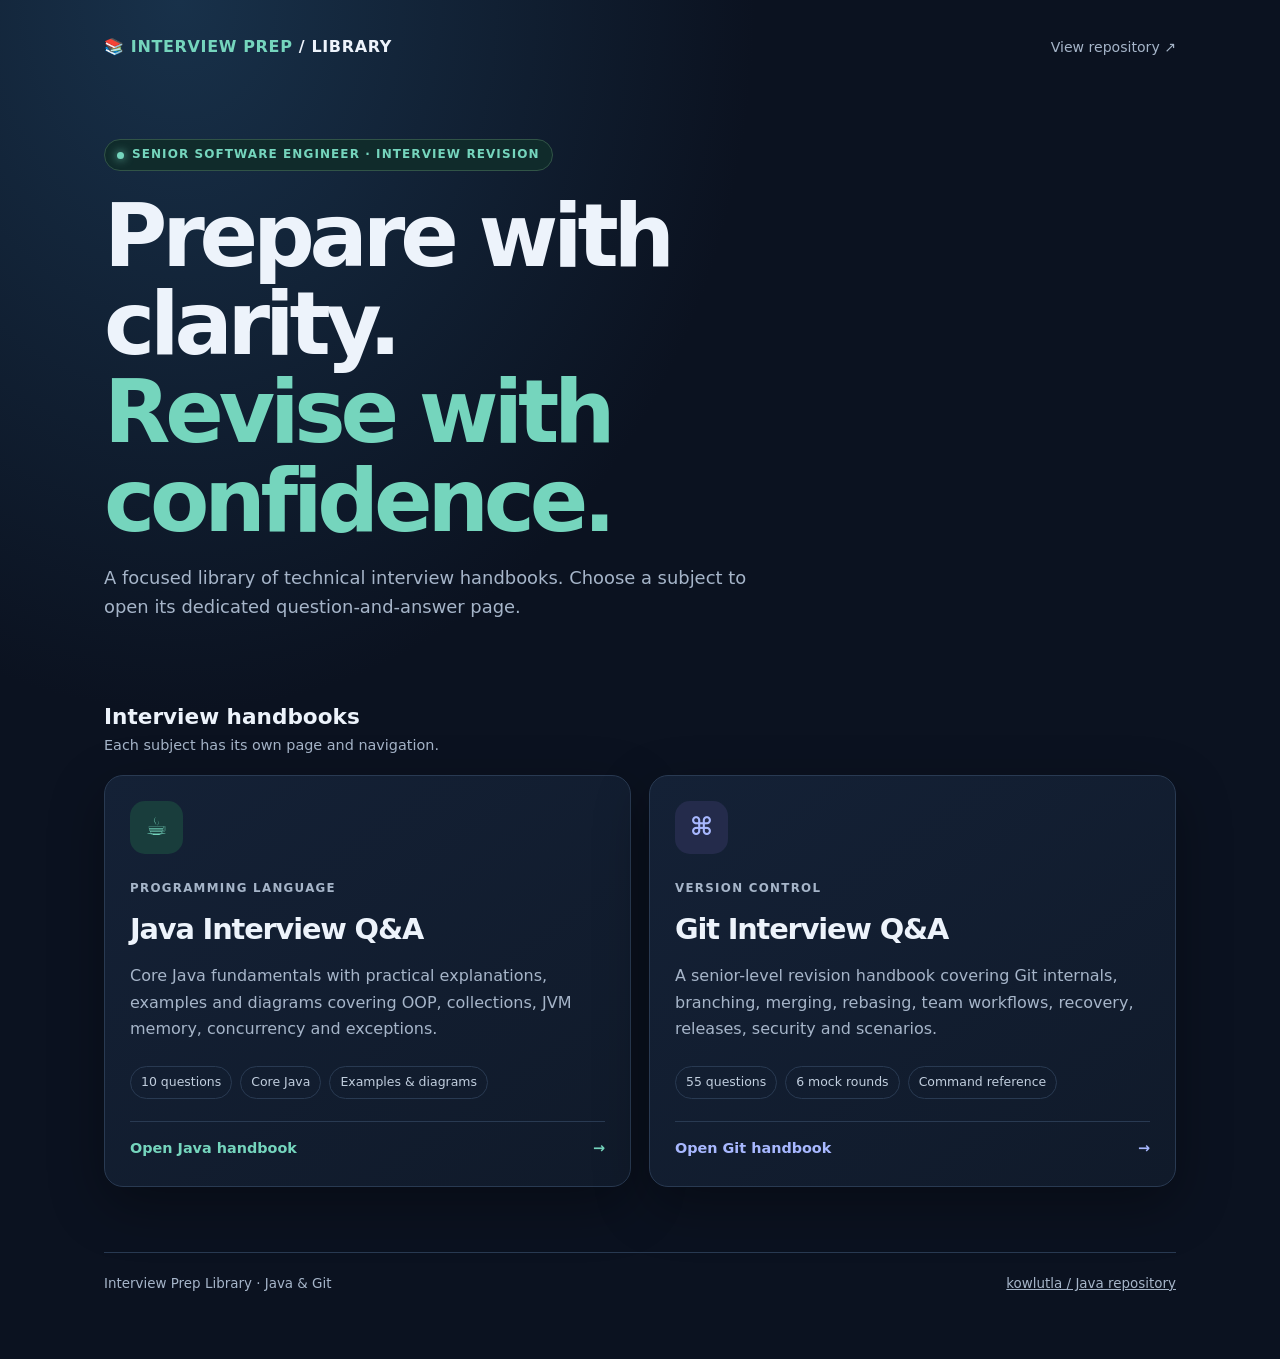
==== commit abf91a9f: "Create interview handbook homepage" ====
--- a/index.html
+++ b/index.html
@@ -3,166 +3,51 @@
 <head>
 <meta charset="utf-8">
 <meta name="viewport" content="width=device-width, initial-scale=1">
-<meta name="theme-color" content="#101827">
-<meta name="description" content="Top 10 Java interview questions with clear explanations and practical code examples.">
-<title>Java Interview Prep — Top 10 Questions</title>
+<meta name="theme-color" content="#0b1220">
+<meta name="description" content="Java and Git interview question-and-answer handbooks for software engineers.">
+<title>Interview Prep Library — Java &amp; Git</title>
 <style>
-:root{--bg:#0b1220;--panel:#121d2e;--panel2:#172438;--text:#edf3fb;--muted:#a6b5c9;--line:#293a52;--accent:#75d5bd;--accent2:#a8b8ff;--code:#0a101b;--shadow:0 18px 55px #0005}
-*{box-sizing:border-box}html{scroll-behavior:smooth}body{margin:0;background:radial-gradient(ellipse at 15% 0%,#18314a 0,transparent 38%),var(--bg);color:var(--text);font:16px/1.65 Inter,ui-sans-serif,system-ui,-apple-system,Segoe UI,Roboto,Arial,sans-serif}
-a{color:var(--accent)}.wrap{max-width:1100px;margin:auto;padding:28px 22px 70px}
-nav{display:flex;align-items:center;justify-content:space-between;gap:16px;padding:8px 0 42px}.brand{font-weight:800;letter-spacing:.3px}.brand span{color:var(--accent)}.navlink{font-size:.9rem;color:var(--muted);text-decoration:none}
-.hero{padding:42px 0 35px;max-width:820px}.eyebrow{display:inline-flex;align-items:center;gap:8px;border:1px solid #315447;background:#102b2b;color:var(--accent);padding:5px 12px;border-radius:99px;font-size:.78rem;font-weight:700;letter-spacing:.08em;text-transform:uppercase}
-h1{font-size:clamp(2.4rem,6vw,4.8rem);line-height:1.05;letter-spacing:-.055em;margin:20px 0 18px}h1 em{font-style:normal;color:var(--accent)}.intro{font-size:1.1rem;color:var(--muted);max-width:680px;margin:0}
-.stats{display:flex;gap:12px;flex-wrap:wrap;margin-top:28px}.stat{border:1px solid var(--line);background:#101b2b;padding:10px 15px;border-radius:12px;color:var(--muted);font-size:.88rem}.stat strong{color:var(--text);font-size:1rem;margin-right:5px}
-.toolbar{display:flex;gap:12px;align-items:center;margin:24px 0 18px;flex-wrap:wrap}.search{flex:1;min-width:230px;background:var(--panel);border:1px solid var(--line);border-radius:12px;padding:13px 15px;color:var(--text);font:inherit;outline:none}.search:focus{border-color:var(--accent);box-shadow:0 0 0 3px #75d5bd22}.filter{background:var(--panel);border:1px solid var(--line);border-radius:10px;color:var(--muted);padding:11px 13px;font:inherit}
-.section-head{display:flex;justify-content:space-between;align-items:end;gap:15px;margin:36px 0 14px}.section-head h2{font-size:1.35rem;margin:0;letter-spacing:-.02em}.section-head p{color:var(--muted);font-size:.88rem;margin:0}
-.cards{display:grid;gap:13px}.card{border:1px solid var(--line);background:linear-gradient(145deg,#142136,#101a2a);border-radius:16px;overflow:hidden;box-shadow:var(--shadow)}.qtop{width:100%;display:flex;align-items:flex-start;gap:15px;text-align:left;background:none;border:0;color:inherit;padding:20px;cursor:pointer;font:inherit}.num{flex:0 0 38px;height:38px;border-radius:11px;background:#193d3c;color:var(--accent);display:grid;place-items:center;font-weight:800}.qbody{flex:1}.qtitle{font-size:1.04rem;font-weight:750;display:block;line-height:1.4}.tags{display:flex;gap:7px;flex-wrap:wrap;margin-top:8px}.tag{font-size:.72rem;border:1px solid #344962;border-radius:99px;color:#b8c8dc;padding:2px 9px}.chevron{color:var(--muted);font-size:1.2rem;transition:transform .2s}.card.open .chevron{transform:rotate(180deg)}
-.answer{display:none;border-top:1px solid var(--line);padding:20px 22px 24px 73px;color:#d5dfec}.card.open .answer{display:block}.answer h3{font-size:.88rem;text-transform:uppercase;letter-spacing:.08em;color:var(--accent);margin:18px 0 7px}.answer h3:first-child{margin-top:0}.answer p{margin:7px 0 12px}.answer ul{padding-left:20px;margin:7px 0 12px}.answer li{margin:4px 0}.answer strong{color:#fff}
-pre{overflow:auto;background:var(--code);border:1px solid #27364b;border-radius:11px;padding:14px 16px;color:#c9d8eb;font: .86rem/1.6 ui-monospace,SFMono-Regular,Menlo,Consolas,monospace;margin:10px 0 14px}code{font-family:ui-monospace,SFMono-Regular,Menlo,Consolas,monospace}.note{border-left:3px solid var(--accent2);background:#1b2940;padding:10px 13px;border-radius:0 8px 8px 0;color:#c8d4e7;margin-top:12px;font-size:.92rem}
-
-.diagram{margin:16px 0 20px;padding:16px;background:linear-gradient(135deg,#101c2d,#0d1726);border:1px solid #2b4059;border-radius:14px;overflow:hidden}
-.diagram figcaption{font-size:.78rem;color:var(--muted);margin:0 0 12px;letter-spacing:.04em;text-transform:uppercase;font-weight:700}
-.diagram svg{display:block;width:100%;height:auto;max-height:260px}
-.diagram .node{fill:#172a40;stroke:#54718f;stroke-width:1.5}
-.diagram .node-accent{fill:#153b39;stroke:#75d5bd;stroke-width:1.6}
-.diagram .node-purple{fill:#252747;stroke:#a8b8ff;stroke-width:1.5}
-.diagram text{fill:#e8f0fa;font:13px ui-sans-serif,system-ui,sans-serif}
-.diagram .small{fill:#a6b5c9;font-size:11px}
-.diagram .arrow{stroke:#75d5bd;stroke-width:1.7;fill:none;stroke-linecap:round;stroke-linejoin:round}
-.diagram .muted-arrow{stroke:#8196b2;stroke-width:1.5;fill:none;stroke-dasharray:4 4}
-@media(max-width:520px){.diagram{padding:10px}.diagram text{font-size:11px}.diagram .small{font-size:9px}}
-\n.empty{display:none;color:var(--muted);padding:28px;text-align:center;border:1px dashed var(--line);border-radius:14px}
-footer{border-top:1px solid var(--line);margin-top:55px;padding-top:22px;color:var(--muted);font-size:.88rem;display:flex;justify-content:space-between;gap:14px;flex-wrap:wrap}
-@media(max-width:650px){.wrap{padding:18px 15px 45px}.hero{padding-top:20px}.answer{padding:18px}.qtop{padding:16px}.section-head{align-items:flex-start;flex-direction:column}.navlink{display:none}}
+:root{--bg:#0b1220;--panel:#121d2e;--panel2:#172438;--text:#edf3fb;--muted:#a6b5c9;--line:#293a52;--accent:#75d5bd;--purple:#a8b8ff;--shadow:0 18px 55px #0005}
+*{box-sizing:border-box}html{scroll-behavior:smooth}body{margin:0;min-height:100vh;background:radial-gradient(ellipse at 14% 0%,#18314a 0,transparent 37%),var(--bg);color:var(--text);font:16px/1.65 Inter,ui-sans-serif,system-ui,-apple-system,"Segoe UI",sans-serif}
+a{color:inherit}.wrap{max-width:1120px;margin:auto;padding:26px 24px 64px}
+nav{display:flex;justify-content:space-between;align-items:center;gap:16px;padding:8px 0 55px}.brand{font-weight:850;letter-spacing:.04em}.brand span{color:var(--accent)}.repo-link{color:var(--muted);font-size:.88rem;text-decoration:none}.repo-link:hover{color:var(--accent)}
+.hero{max-width:820px;padding:24px 0 35px}.eyebrow{display:inline-flex;align-items:center;gap:8px;border:1px solid #315447;background:#102b2b;color:var(--accent);padding:5px 12px;border-radius:99px;font-size:.75rem;font-weight:750;letter-spacing:.09em;text-transform:uppercase}.dot{width:7px;height:7px;border-radius:50%;background:var(--accent);box-shadow:0 0 10px var(--accent)}
+h1{font-size:clamp(2.8rem,7vw,5.4rem);line-height:1.02;letter-spacing:-.06em;margin:21px 0 18px}h1 em{font-style:normal;color:var(--accent)}.intro{max-width:680px;margin:0;color:var(--muted);font-size:1.12rem}
+.section-title{display:flex;align-items:end;justify-content:space-between;gap:15px;margin:42px 0 17px}.section-title h2{margin:0;font-size:1.35rem}.section-title p{margin:0;color:var(--muted);font-size:.9rem}
+.library{display:grid;grid-template-columns:repeat(2,minmax(0,1fr));gap:18px}
+.card{position:relative;display:flex;flex-direction:column;min-height:300px;padding:25px;border:1px solid var(--line);border-radius:19px;background:linear-gradient(145deg,#142136,#101a2a);text-decoration:none;box-shadow:var(--shadow);transition:transform .18s,border-color .18s,background .18s}
+.card:hover{transform:translateY(-4px);border-color:#5c8b83;background:linear-gradient(145deg,#192b41,#111e30)}
+.icon{display:grid;place-items:center;width:53px;height:53px;border-radius:15px;margin-bottom:25px;font-size:1.55rem;font-weight:800}.java .icon{background:#193d3c;color:var(--accent)}.git .icon{background:#242b4b;color:var(--purple)}
+.card .kicker{font-size:.74rem;font-weight:800;letter-spacing:.11em;text-transform:uppercase;color:var(--muted)}.card h3{font-size:1.8rem;letter-spacing:-.04em;margin:7px 0 10px}.card p{color:var(--muted);margin:0 0 24px;max-width:460px}
+.meta{display:flex;flex-wrap:wrap;gap:8px;margin-top:auto}.pill{padding:5px 10px;border:1px solid var(--line);border-radius:99px;color:#c1cede;font-size:.78rem}.open{display:flex;align-items:center;justify-content:space-between;margin-top:22px;padding-top:15px;border-top:1px solid var(--line);font-size:.9rem;font-weight:750}.java .open{color:var(--accent)}.git .open{color:var(--purple)}
+footer{display:flex;justify-content:space-between;gap:14px;flex-wrap:wrap;margin-top:65px;padding-top:20px;border-top:1px solid var(--line);color:var(--muted);font-size:.84rem}footer a{color:var(--muted)}
+@media(max-width:680px){.wrap{padding:19px 16px 45px}nav{padding-bottom:35px}.library{grid-template-columns:1fr}.card{min-height:270px}.section-title{align-items:flex-start;flex-direction:column}}
 </style>
 </head>
 <body>
 <div class="wrap">
-<nav><div class="brand">☕ <span>JAVA</span> / INTERVIEW PREP</div><a class="navlink" href="https://github.com/kowlutla/Java">View source repository ↗</a></nav>
+<nav><div class="brand">📚 <span>INTERVIEW PREP</span> / LIBRARY</div><a class="repo-link" href="https://github.com/kowlutla/Java">View repository ↗</a></nav>
 <header class="hero">
-<div class="eyebrow">Core Java · Interview revision</div>
-<h1>10 Java questions.<br><em>Strong fundamentals.</em></h1>
-<p class="intro">A focused revision set covering the Java concepts interviewers frequently use to evaluate backend engineers. Open each question for a practical, interview-ready explanation.</p>
-<div class="stats"><div class="stat"><strong>10</strong> essential questions</div><div class="stat"><strong>Core Java</strong> fundamentals</div><div class="stat"><strong>Examples</strong> included</div></div>
+<div class="eyebrow"><span class="dot"></span> Senior software engineer · Interview revision</div>
+<h1>Prepare with clarity.<br><em>Revise with confidence.</em></h1>
+<p class="intro">A focused library of technical interview handbooks. Choose a subject to open its dedicated question-and-answer page.</p>
 </header>
-<div class="section-head"><div><h2>Top 10 interview questions</h2><p>Start with the concept, then explain the trade-offs and examples.</p></div></div>
-<div class="toolbar"><input id="search" class="search" type="search" placeholder="Search questions or topics…" aria-label="Search questions"><select id="topic" class="filter" aria-label="Filter by topic"><option value="all">All topics</option><option>OOP</option><option>Language</option><option>Collections</option><option>Memory</option><option>Concurrency</option></select></div>
-<main id="cards" class="cards">
-<article class="card" data-topic="OOP"><button class="qtop" aria-expanded="false"><span class="num">01</span><span class="qbody"><span class="qtitle">What are the four pillars of object-oriented programming?</span><span class="tags"><span class="tag">OOP</span><span class="tag">Encapsulation</span><span class="tag">Polymorphism</span></span></span><span class="chevron">⌄</span></button><div class="answer"><h3>Answer</h3><p>The four pillars are <strong>encapsulation, abstraction, inheritance and polymorphism</strong>.</p><ul><li><strong>Encapsulation:</strong> Keep state and behavior together and control access to state, commonly using private fields and public methods.</li><li><strong>Abstraction:</strong> Expose essential behavior while hiding implementation details, often through interfaces and abstract classes.</li><li><strong>Inheritance:</strong> Reuse and specialize behavior through an <code>extends</code> relationship. Prefer composition when it models the relationship better.</li><li><strong>Polymorphism:</strong> Code can work with a parent type or interface while the runtime object determines the overridden instance method implementation.</li></ul><figure class="diagram">
-<figcaption>Diagram · Four pillars working together</figcaption>
-<svg viewBox="0 0 680 190" role="img" aria-label="OOP diagram showing an interface contract, an abstract base class, and concrete implementations">
-<rect class="node-purple" x="242" y="8" width="196" height="42" rx="9"/><text x="340" y="26" text-anchor="middle">Abstraction</text><text class="small" x="340" y="41" text-anchor="middle">Expose a clear contract</text>
-<path class="arrow" d="M340 50 V72 M334 66 L340 72 L346 66"/>
-<rect class="node" x="224" y="76" width="232" height="44" rx="9"/><text x="340" y="94" text-anchor="middle">Payment interface</text><text class="small" x="340" y="109" text-anchor="middle">pay(amount)</text>
-<path class="arrow" d="M340 120 V139 H150 V151 M340 139 H530 V151"/>
-<rect class="node-accent" x="48" y="151" width="204" height="34" rx="8"/><text x="150" y="173" text-anchor="middle">CardPayment</text>
-<rect class="node-accent" x="428" y="151" width="204" height="34" rx="8"/><text x="530" y="173" text-anchor="middle">UPIPayment</text>
-</svg></figure><pre><code>interface Payment {
-    void pay(int amount);
-}
-
-class CardPayment implements Payment {
-    public void pay(int amount) {
-        System.out.println("Paid by card: " + amount);
-    }
-}
-
-Payment payment = new CardPayment();
-payment.pay(500); // runtime dispatch</code></pre><div class="note">Interview tip: explain each pillar with a small example from a system you have built, rather than only reciting definitions.</div></div></article>
-<article class="card" data-topic="Language"><button class="qtop" aria-expanded="false"><span class="num">02</span><span class="qbody"><span class="qtitle">What is the difference between == and equals() in Java?</span><span class="tags"><span class="tag">Language</span><span class="tag">Object contract</span></span></span><span class="chevron">⌄</span></button><div class="answer"><h3>Answer</h3><p>For reference types, <code>==</code> compares whether two references point to the <strong>same object</strong>. <code>equals()</code> compares logical equality when the class provides an appropriate override. The default implementation inherited from <code>Object</code> is identity-based.</p><pre><code>String a = new String("java");
-String b = new String("java");
-
-System.out.println(a == b);      // false
-System.out.println(a.equals(b)); // true</code></pre><p>For primitives, <code>==</code> compares primitive values. When overriding <code>equals()</code>, also override <code>hashCode()</code>: equal objects must return the same hash code, which is essential for hash-based collections.</p><div class="note">Do not say equals always compares content. Its behavior is defined by the class implementation.</div></div></article>
-<article class="card" data-topic="Language"><button class="qtop" aria-expanded="false"><span class="num">03</span><span class="qbody"><span class="qtitle">Why is String immutable in Java?</span><span class="tags"><span class="tag">Language</span><span class="tag">Immutability</span></span></span><span class="chevron">⌄</span></button><div class="answer"><h3>Answer</h3><p>A <code>String</code> cannot be changed after it is created. Operations that appear to modify a string create another string instead.</p><p>Immutability provides several benefits:</p><ul><li><strong>String pool safety:</strong> Multiple references can safely share the same pooled string.</li><li><strong>Thread safety:</strong> Immutable values can be shared without synchronization for state changes.</li><li><strong>Stable hashing:</strong> A string used as a <code>HashMap</code> key cannot change its equality or hash because its content was modified.</li><li><strong>Security and reliability:</strong> Values such as class names, paths and configuration keys cannot be altered through an existing reference.</li></ul><pre><code>String name = "Java";
-name.concat(" SE");
-System.out.println(name); // Java
-
-name = name.concat(" SE");
-System.out.println(name); // Java SE</code></pre><p>Use <code>StringBuilder</code> for repeated string changes in a single thread. Use <code>StringBuffer</code> when its synchronized operations are specifically needed.</p></div></article>
-<article class="card" data-topic="Collections"><button class="qtop" aria-expanded="false"><span class="num">04</span><span class="qbody"><span class="qtitle">How does HashMap work internally?</span><span class="tags"><span class="tag">Collections</span><span class="tag">Data structures</span></span></span><span class="chevron">⌄</span></button><div class="answer"><h3>Answer</h3><p><code>HashMap</code> stores key-value entries in an array of buckets. It uses the key's <code>hashCode()</code> to help select a bucket, then uses <code>equals()</code> to identify the matching key among entries in that bucket.</p><figure class="diagram">
-<figcaption>Diagram · HashMap bucket lookup (simplified)</figcaption>
-<svg viewBox="0 0 680 210" role="img" aria-label="HashMap key hash maps to a bucket containing entries; equals checks the key">
-<rect class="node-purple" x="12" y="75" width="128" height="54" rx="9"/><text x="76" y="97" text-anchor="middle">Key</text><text class="small" x="76" y="114" text-anchor="middle">hashCode()</text>
-<path class="arrow" d="M140 102 H184 M178 96 L184 102 L178 108"/>
-<rect class="node" x="186" y="75" width="128" height="54" rx="9"/><text x="250" y="97" text-anchor="middle">Hash spread</text><text class="small" x="250" y="114" text-anchor="middle">bucket index</text>
-<path class="arrow" d="M314 102 H356 M350 96 L356 102 L350 108"/>
-<rect class="node-accent" x="358" y="75" width="116" height="54" rx="9"/><text x="416" y="97" text-anchor="middle">Bucket 5</text><text class="small" x="416" y="114" text-anchor="middle">table[index]</text>
-<path class="arrow" d="M474 102 H500 M494 96 L500 102 L494 108"/>
-<rect class="node" x="502" y="48" width="166" height="38" rx="7"/><text x="585" y="71" text-anchor="middle">Entry A → Entry B</text>
-<rect class="node-purple" x="502" y="111" width="166" height="38" rx="7"/><text x="585" y="134" text-anchor="middle">equals() comparison</text>
-<path class="muted-arrow" d="M585 86 V111"/>
-<text class="small" x="340" y="177" text-anchor="middle">Collision: multiple keys can land in the same bucket</text>
-<text class="small" x="340" y="194" text-anchor="middle">Modern JDKs may treeify a heavily populated bucket</text>
-</svg></figure><ul><li>A hash is spread and mapped to a bucket index.</li><li>Collisions are handled within the bucket. Modern Java implementations can use a linked structure and may treeify a sufficiently populated bucket when capacity conditions are met.</li><li>When the size crosses the threshold determined by capacity and load factor, the table resizes and entries are redistributed.</li></ul><pre><code>Map&lt;String, Integer&gt; scores = new HashMap<>();
-scores.put("Java", 95);
-scores.put("SQL", 90);
-
-System.out.println(scores.get("Java")); // 95</code></pre><p>Average get/put performance is expected O(1) with a good hash distribution; collisions and resizing affect actual cost. <code>HashMap</code> is not thread-safe and permits one null key and null values.</p><div class="note">Important contract: keys should have stable equality and hash-code behavior while they are stored in a hash map.</div></div></article>
-<article class="card" data-topic="Collections"><button class="qtop" aria-expanded="false"><span class="num">05</span><span class="qbody"><span class="qtitle">ArrayList vs LinkedList — what are the differences?</span><span class="tags"><span class="tag">Collections</span><span class="tag">Performance</span></span></span><span class="chevron">⌄</span></button><div class="answer"><h3>Answer</h3><p><code>ArrayList</code> is backed by a resizable array. <code>LinkedList</code> is a doubly linked list and also implements <code>Deque</code>.</p><ul><li><strong>Random access:</strong> ArrayList is O(1); LinkedList is O(n) because it must traverse nodes.</li><li><strong>Append:</strong> ArrayList append is amortized O(1); LinkedList insertion at an already-positioned end is O(1).</li><li><strong>Insert/remove in the middle:</strong> ArrayList shifts elements (O(n)); LinkedList needs O(n) traversal to find the position, then O(1) relinking.</li><li><strong>Memory and locality:</strong> ArrayList usually has lower per-element overhead and better cache locality. LinkedList stores node links as well as values.</li></ul><p>For most general-purpose list use cases, prefer <code>ArrayList</code>. Choose <code>LinkedList</code> when its deque operations and access pattern make it a good fit; benchmark representative workloads.</p></div></article>
-<article class="card" data-topic="Language"><button class="qtop" aria-expanded="false"><span class="num">06</span><span class="qbody"><span class="qtitle">What is the difference between an interface and an abstract class?</span><span class="tags"><span class="tag">Language</span><span class="tag">Abstraction</span></span></span><span class="chevron">⌄</span></button><div class="answer"><h3>Answer</h3><p>An <strong>interface</strong> defines a contract that unrelated classes can implement. An <strong>abstract class</strong> is a common base class that can share state and implementation with its subclasses.</p><ul><li>A class can implement multiple interfaces but extend only one class.</li><li>An interface can define abstract methods, default methods, static methods and private helper methods; its fields are implicitly <code>public static final</code>.</li><li>An abstract class can have constructors, instance fields, and both abstract and concrete methods with varied access modifiers.</li></ul><pre><code>interface Auditable {
-    void audit();
-}
-
-abstract class BaseEntity {
-    private final long id;
-    protected BaseEntity(long id) { this.id = id; }
-    public long getId() { return id; }
-}</code></pre><p>Use interfaces for capabilities/contracts and abstract classes when closely related types genuinely share state or lifecycle implementation.</p></div></article>
-<article class="card" data-topic="Memory"><button class="qtop" aria-expanded="false"><span class="num">07</span><span class="qbody"><span class="qtitle">What is garbage collection? Can we force it?</span><span class="tags"><span class="tag">Memory</span><span class="tag">JVM</span></span></span><span class="chevron">⌄</span></button><div class="answer"><h3>Answer</h3><p>Garbage collection is the JVM's automatic memory-management process. A collector identifies objects that are no longer reachable from GC roots and reclaims their heap memory.</p><figure class="diagram">
-<figcaption>Diagram · JVM memory and garbage collection</figcaption>
-<svg viewBox="0 0 680 220" role="img" aria-label="JVM memory diagram showing thread stacks and heap objects, with unreachable heap objects eligible for garbage collection">
-<rect class="node-purple" x="18" y="18" width="180" height="72" rx="10"/><text x="108" y="42" text-anchor="middle">Thread stack</text><text class="small" x="108" y="60" text-anchor="middle">local references</text><text class="small" x="108" y="75" text-anchor="middle">frames / method calls</text>
-<rect class="node" x="18" y="116" width="180" height="72" rx="10"/><text x="108" y="141" text-anchor="middle">GC roots</text><text class="small" x="108" y="159" text-anchor="middle">active references</text><text class="small" x="108" y="174" text-anchor="middle">static / JVM references</text>
-<path class="arrow" d="M198 54 H256 V83 H296 M290 77 L296 83 L290 89"/>
-<path class="arrow" d="M198 152 H238 V116 H296 M290 110 L296 116 L290 122"/>
-<rect class="node-accent" x="298" y="26" width="350" height="162" rx="12"/><text x="473" y="48" text-anchor="middle">Heap</text>
-<rect class="node" x="320" y="64" width="130" height="48" rx="8"/><text x="385" y="84" text-anchor="middle">Object A</text><text class="small" x="385" y="100" text-anchor="middle">reachable</text>
-<rect class="node" x="492" y="64" width="130" height="48" rx="8"/><text x="557" y="84" text-anchor="middle">Object B</text><text class="small" x="557" y="100" text-anchor="middle">reachable</text>
-<rect x="406" y="130" width="130" height="42" rx="8" fill="#402b35" stroke="#d58b9a" stroke-width="1.5"/><text x="471" y="148" text-anchor="middle">Object C</text><text class="small" x="471" y="163" text-anchor="middle">unreachable</text>
-<path class="muted-arrow" d="M450 88 H492"/>
-<text class="small" x="473" y="207" text-anchor="middle">Unreachable objects are eligible for collection — not freed instantly</text>
-</svg></figure><ul><li>GC roots include references such as active thread stacks, static references and certain JVM-internal references.</li><li>Many collectors use generational strategies because object lifetimes often vary, though collector design differs.</li><li>GC can introduce pauses or concurrent CPU work; the impact depends on the collector, heap, allocation rate and workload.</li></ul><p>You cannot reliably force garbage collection. <code>System.gc()</code> is only a request/hint to the JVM; the JVM may ignore it. Setting a reference to <code>null</code> does not immediately free the object if other reachable references remain.</p><div class="note">Interview tip: distinguish an object becoming eligible for collection from the collector actually reclaiming its memory.</div></div></article>
-<article class="card" data-topic="Concurrency"><button class="qtop" aria-expanded="false"><span class="num">08</span><span class="qbody"><span class="qtitle">What is the difference between synchronized and volatile?</span><span class="tags"><span class="tag">Concurrency</span><span class="tag">Java Memory Model</span></span></span><span class="chevron">⌄</span></button><div class="answer"><h3>Answer</h3><p>Both participate in Java Memory Model visibility guarantees, but they solve different problems.</p><ul><li><strong>volatile:</strong> Reads and writes of a volatile variable have defined visibility and ordering effects. It does not make compound operations such as <code>count++</code> atomic.</li><li><strong>synchronized:</strong> Provides mutual exclusion for a monitor and establishes a happens-before relationship between unlock and a subsequent lock on the same monitor. It can protect compound state transitions.</li></ul><pre><code>private volatile boolean running = true;
-
-public void stop() {
-    running = false;
-}
-
-public void runLoop() {
-    while (running) {
-        // do work
-    }
-}</code></pre><p>Use <code>volatile</code> for suitable independent state flags or publication patterns. Use synchronization, locks or atomic classes when multiple operations must behave atomically.</p></div></article>
-<article class="card" data-topic="Concurrency"><button class="qtop" aria-expanded="false"><span class="num">09</span><span class="qbody"><span class="qtitle">What is the difference between a process and a thread?</span><span class="tags"><span class="tag">Concurrency</span><span class="tag">OS fundamentals</span></span></span><span class="chevron">⌄</span></button><div class="answer"><h3>Answer</h3><p>A <strong>process</strong> is an executing program with its own virtual address space and operating-system resources. A <strong>thread</strong> is an execution path within a process.</p><figure class="diagram">
-<figcaption>Diagram · Shared process memory and per-thread stacks</figcaption>
-<svg viewBox="0 0 680 190" role="img" aria-label="One process contains shared heap and resources plus two threads, each with its own stack">
-<rect class="node" x="12" y="10" width="656" height="170" rx="12"/><text x="340" y="31" text-anchor="middle">Process</text>
-<rect class="node-purple" x="34" y="48" width="180" height="104" rx="9"/><text x="124" y="72" text-anchor="middle">Thread 1</text><text class="small" x="124" y="94" text-anchor="middle">Own stack</text><text class="small" x="124" y="111" text-anchor="middle">Program counter</text><text class="small" x="124" y="128" text-anchor="middle">Execution state</text>
-<rect class="node-purple" x="466" y="48" width="180" height="104" rx="9"/><text x="556" y="72" text-anchor="middle">Thread 2</text><text class="small" x="556" y="94" text-anchor="middle">Own stack</text><text class="small" x="556" y="111" text-anchor="middle">Program counter</text><text class="small" x="556" y="128" text-anchor="middle">Execution state</text>
-<rect class="node-accent" x="244" y="48" width="192" height="104" rx="9"/><text x="340" y="72" text-anchor="middle">Shared resources</text><text class="small" x="340" y="94" text-anchor="middle">Heap objects</text><text class="small" x="340" y="111" text-anchor="middle">Class metadata</text><text class="small" x="340" y="128" text-anchor="middle">Open resources</text>
-<path class="arrow" d="M214 99 H244 M238 93 L244 99 L238 105"/><path class="arrow" d="M466 99 H436 M442 93 L436 99 L442 105"/>
-</svg></figure><ul><li>Threads in the same process share heap memory and process resources, but each thread has its own stack and execution state.</li><li>Processes generally have stronger memory isolation; communication between them typically needs explicit IPC mechanisms.</li><li>Threads are useful for concurrent tasks but shared mutable state requires coordination to avoid data races.</li></ul><p>In Java, application work is commonly managed with <code>Thread</code>, executors and higher-level concurrency utilities such as <code>CompletableFuture</code>.</p></div></article>
-<article class="card" data-topic="Language"><button class="qtop" aria-expanded="false"><span class="num">10</span><span class="qbody"><span class="qtitle">What are checked and unchecked exceptions?</span><span class="tags"><span class="tag">Language</span><span class="tag">Exception handling</span></span></span><span class="chevron">⌄</span></button><div class="answer"><h3>Answer</h3><p><strong>Checked exceptions</strong> are checked by the compiler. A method must catch them or declare them with <code>throws</code>. <strong>Unchecked exceptions</strong> are subclasses of <code>RuntimeException</code> (and <code>Error</code>); the compiler does not require them to be caught or declared.</p><pre><code>// Checked exception
-try {
-    Files.readString(Path.of("notes.txt"));
-} catch (IOException e) {
-    // handle or translate the failure
-}
-
-// Unchecked exception
-int value = Integer.parseInt("not-a-number");
-// NumberFormatException</code></pre><p>Checked exceptions can represent recoverable conditions callers are expected to handle. Unchecked exceptions often represent programming errors or failures that callers may not be able to recover from locally. Choose based on the API contract, not merely convenience.</p><div class="note">Avoid catching a broad exception and silently ignoring it. Preserve useful context when translating exceptions, and do not use exceptions for normal control flow.</div></div></article>
+<div class="section-title"><div><h2>Interview handbooks</h2><p>Each subject has its own page and navigation.</p></div></div>
+<main class="library" aria-label="Interview handbooks">
+<a class="card java" href="./java/">
+<div class="icon">☕</div><div class="kicker">Programming language</div><h3>Java Interview Q&amp;A</h3>
+<p>Core Java fundamentals with practical explanations, examples and diagrams covering OOP, collections, JVM memory, concurrency and exceptions.</p>
+<div class="meta"><span class="pill">10 questions</span><span class="pill">Core Java</span><span class="pill">Examples &amp; diagrams</span></div>
+<div class="open"><span>Open Java handbook</span><span aria-hidden="true">→</span></div>
+</a>
+<a class="card git" href="./git/">
+<div class="icon">⌘</div><div class="kicker">Version control</div><h3>Git Interview Q&amp;A</h3>
+<p>A senior-level revision handbook covering Git internals, branching, merging, rebasing, team workflows, recovery, releases, security and scenarios.</p>
+<div class="meta"><span class="pill">55 questions</span><span class="pill">6 mock rounds</span><span class="pill">Command reference</span></div>
+<div class="open"><span>Open Git handbook</span><span aria-hidden="true">→</span></div>
+</a>
 </main>
-<div id="empty" class="empty">No questions match your search. Try another keyword or topic.</div>
-<footer><span>Built for focused Java interview revision.</span><span><a href="https://github.com/kowlutla/Java">kowlutla / Java</a></span></footer>
+<footer><span>Interview Prep Library · Java &amp; Git</span><span><a href="https://github.com/kowlutla/Java">kowlutla / Java repository</a></span></footer>
 </div>
-<script>
-const cards=[...document.querySelectorAll('.card')];
-cards.forEach(card=>{const button=card.querySelector('.qtop');button.addEventListener('click',()=>{const open=card.classList.toggle('open');button.setAttribute('aria-expanded',String(open));});});
-const search=document.getElementById('search'),topic=document.getElementById('topic'),empty=document.getElementById('empty');
-function filter(){const q=search.value.trim().toLowerCase(),t=topic.value;let count=0;cards.forEach(card=>{const matchesText=card.textContent.toLowerCase().includes(q),matchesTopic=t==='all'||card.dataset.topic===t;const show=matchesText&&matchesTopic;card.hidden=!show;if(show)count++;});empty.style.display=count?'none':'block';}
-search.addEventListener('input',filter);topic.addEventListener('change',filter);
-</script>
 </body>
 </html>
